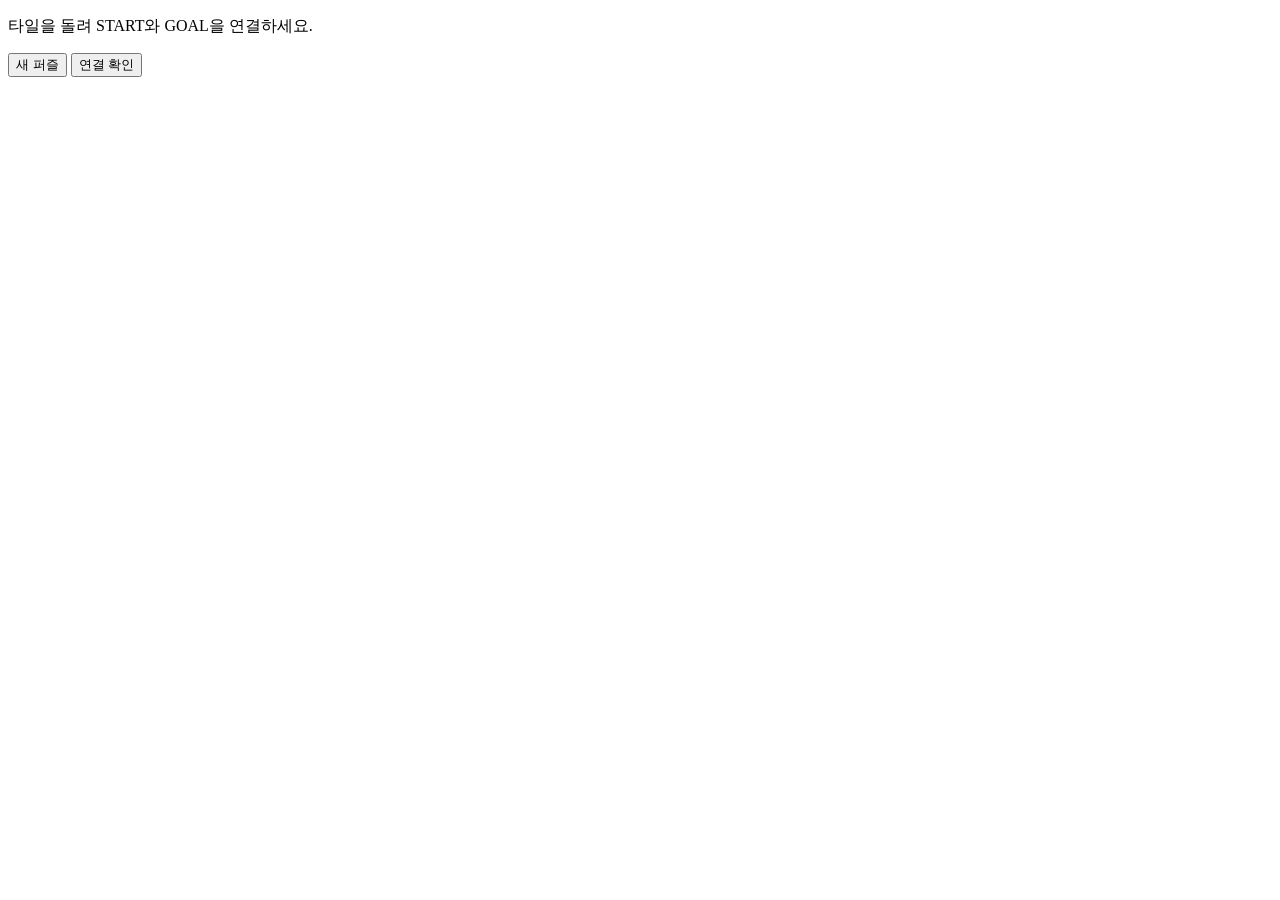
==== index.html @ db1298af "Add game page" ====
﻿<!doctype html>
<html lang="ko">
<head>
  <meta charset="utf-8">
  <meta name="viewport" content="width=device-width, initial-scale=1">
  <title>Pipe Puzzle</title>
  <link rel="stylesheet" href="style.css">
</head>
<body>
  <main class="app">
    <section class="game-shell" aria-label="파이프 퍼즐">
      <div class="status-row">
        <p id="status">타일을 돌려 START와 GOAL을 연결하세요.</p>
      </div>

      <div class="board-wrap">
        <div id="board" class="board" aria-label="4x4 파이프 퍼즐 보드"></div>
      </div>

      <div class="controls">
        <button id="resetBtn" type="button" class="secondary">새 퍼즐</button>
        <button id="checkBtn" type="button">연결 확인</button>
      </div>
    </section>
  </main>

  <div id="winDialog" class="dialog" role="dialog" aria-modal="true" aria-labelledby="winTitle" hidden>
    <div class="dialog-panel">
      <p class="eyebrow">SYSTEM CLEAR</p>
      <h2 id="winTitle">CLEAR</h2>
      <p id="winSummary">START에서 GOAL까지 회로가 연결되었습니다.</p>
      <button id="playAgainBtn" type="button">새 퍼즐 시작</button>
    </div>
  </div>

  <script src="script.js"></script>
</body>
</html>
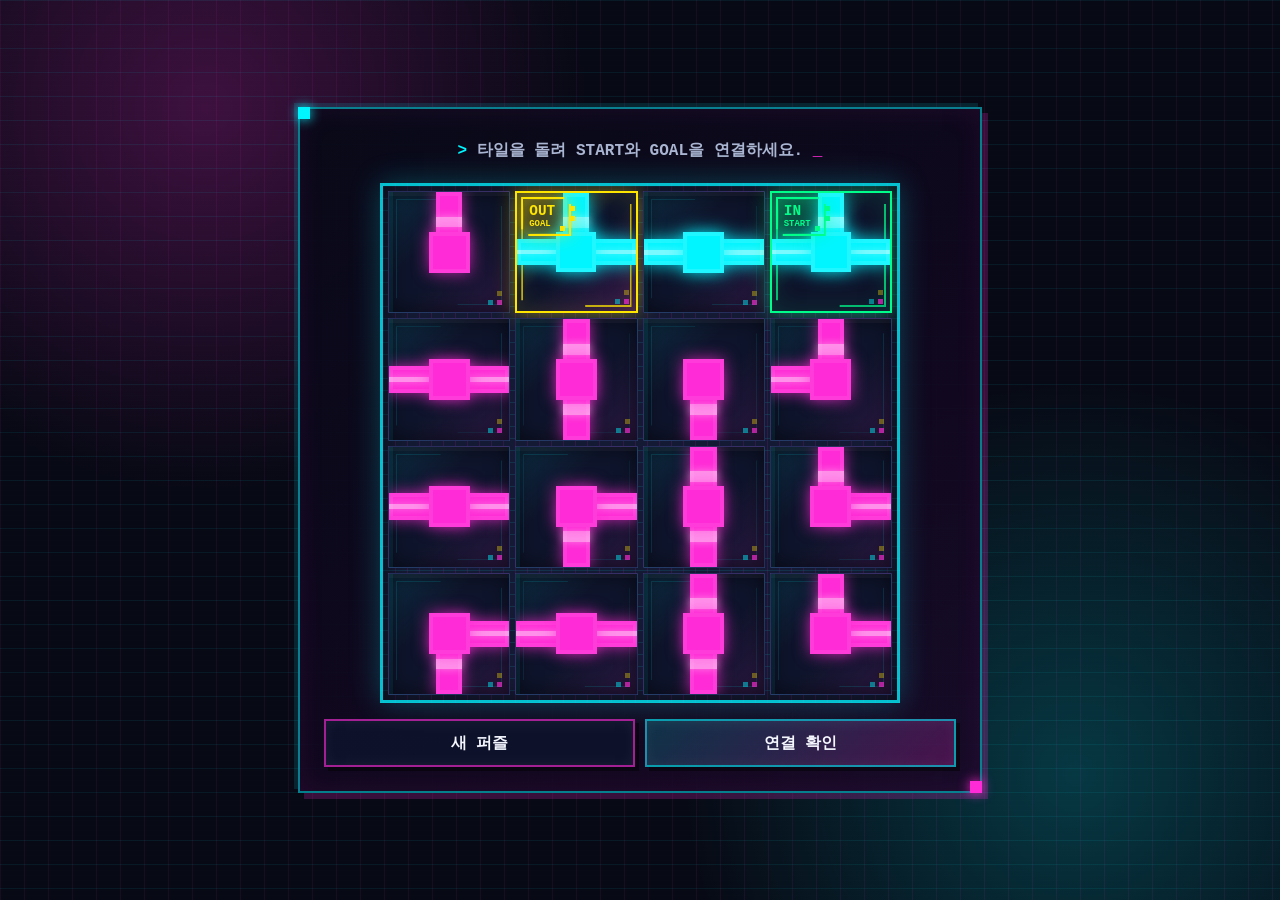
==== commit bd718c36: "Add shared city progression game" ====
--- a/index.html
+++ b/index.html
@@ -29,10 +29,15 @@
       <p class="eyebrow">SYSTEM CLEAR</p>
       <h2 id="winTitle">CLEAR</h2>
       <p id="winSummary">START에서 GOAL까지 회로가 연결되었습니다.</p>
-      <button id="playAgainBtn" type="button">새 퍼즐 시작</button>
+      <div class="dialog-actions">
+        <button id="playAgainBtn" type="button">새 퍼즐 시작</button>
+        <a class="city-link" href="city.html">도시 확인</a>
+      </div>
     </div>
   </div>
 
-  <script src="script.js"></script>
+  <script src="config.js?v=2"></script>
+  <script src="progress-store.js?v=3"></script>
+  <script src="script.js?v=2"></script>
 </body>
-</html>
+</html>
--- a/style.css
+++ b/style.css
@@ -0,0 +1,226 @@
+﻿:root {
+  color-scheme: dark;
+  --ink: #f4f7ff;
+  --muted: #a9b5d1;
+  --grid: #151a34;
+  --tile: #0e142b;
+  --pipe: #ff2bd6;
+  --pipe-glow: rgba(255, 43, 214, 0.72);
+  --flow: #00f5ff;
+  --flow-glow: rgba(0, 245, 255, 0.82);
+  --start: #00ff8a;
+  --goal: #ffe600;
+}
+
+* { box-sizing: border-box; }
+
+body {
+  min-height: 100vh;
+  margin: 0;
+  overflow-x: hidden;
+  color: var(--ink);
+  font-family: "Courier New", "Noto Sans KR", monospace;
+  background:
+    linear-gradient(rgba(0, 245, 255, 0.07) 1px, transparent 1px),
+    linear-gradient(90deg, rgba(255, 43, 214, 0.07) 1px, transparent 1px),
+    radial-gradient(circle at 16% 12%, rgba(255, 43, 214, 0.22), transparent 24rem),
+    radial-gradient(circle at 84% 86%, rgba(0, 245, 255, 0.2), transparent 25rem),
+    #070914;
+  background-size: 24px 24px, 24px 24px, auto, auto, auto;
+}
+
+body::before {
+  content: "";
+  position: fixed;
+  inset: 0;
+  pointer-events: none;
+  background: repeating-linear-gradient(180deg, rgba(255,255,255,.035) 0 1px, transparent 1px 5px);
+  opacity: .25;
+}
+
+button {
+  min-height: 48px;
+  border: 2px solid rgba(0, 245, 255, .55);
+  border-radius: 0;
+  padding: 0 18px;
+  color: var(--ink);
+  background: linear-gradient(135deg, rgba(0,245,255,.18), rgba(255,43,214,.22));
+  font: 800 .98rem "Courier New", "Noto Sans KR", monospace;
+  cursor: pointer;
+  box-shadow: 4px 4px 0 rgba(0,0,0,.45), inset 0 0 14px rgba(255,255,255,.05);
+}
+
+button:active { transform: translate(2px, 2px); box-shadow: 2px 2px 0 rgba(0,0,0,.45); }
+button.secondary { border-color: rgba(255,43,214,.62); background: rgba(14,19,43,.94); }
+
+.app {
+  width: min(760px, 100%);
+  min-height: 100vh;
+  margin: 0 auto;
+  padding: clamp(16px, 5vw, 38px);
+  display: grid;
+  align-content: center;
+}
+
+h2 { margin: 0; font-size: clamp(2.2rem, 12vw, 4rem); color: var(--goal); text-shadow: 4px 0 0 #ff2bd6, 0 0 22px rgba(255,230,0,.75); }
+
+.game-shell {
+  position: relative;
+  border: 2px solid rgba(0,245,255,.5);
+  padding: clamp(14px, 4vw, 24px);
+  background: linear-gradient(145deg, rgba(7,10,23,.95), rgba(25,8,38,.9));
+  box-shadow: 6px 6px 0 rgba(255,43,214,.2), -4px -4px 0 rgba(0,245,255,.12), inset 0 0 28px rgba(255,43,214,.08);
+}
+
+.game-shell::before,
+.game-shell::after {
+  content: "";
+  position: absolute;
+  width: 12px;
+  height: 12px;
+  background: var(--flow);
+  box-shadow: 0 0 12px var(--flow);
+}
+.game-shell::before { left: -2px; top: -2px; }
+.game-shell::after { right: -2px; bottom: -2px; background: var(--pipe); box-shadow: 0 0 12px var(--pipe); }
+
+.status-row { min-height: 34px; margin-bottom: 16px; display: grid; align-items: center; }
+.status-row p { margin: 0; color: var(--muted); font-weight: 900; text-align: center; text-transform: uppercase; }
+.status-row p::before { content: "> "; color: var(--flow); }
+.status-row p::after { content: " _"; color: var(--pipe); animation: cursorBlink 800ms steps(1) infinite; }
+
+.board-wrap { width: min(100%, 520px); margin: 0 auto; }
+
+.board {
+  display: grid;
+  grid-template-columns: repeat(4, 1fr);
+  aspect-ratio: 1;
+  border: 3px solid rgba(0,245,255,.76);
+  border-radius: 0;
+  overflow: hidden;
+  background:
+    linear-gradient(rgba(0,245,255,.11) 1px, transparent 1px),
+    linear-gradient(90deg, rgba(255,43,214,.1) 1px, transparent 1px),
+    var(--grid);
+  background-size: 12px 12px;
+  gap: 5px;
+  padding: 5px;
+  touch-action: manipulation;
+  box-shadow: 0 0 28px rgba(0,245,255,.25), inset 0 0 28px rgba(0,0,0,.62);
+}
+
+.tile {
+  position: relative;
+  width: 100%;
+  aspect-ratio: 1;
+  min-height: 0;
+  border: 1px solid rgba(118,134,255,.22);
+  border-radius: 0;
+  padding: 0;
+  overflow: hidden;
+  background:
+    linear-gradient(135deg, rgba(0,245,255,.1), transparent 38%),
+    linear-gradient(315deg, rgba(255,43,214,.12), transparent 45%),
+    var(--tile);
+  box-shadow: inset 4px 0 0 rgba(0,245,255,.07), inset 0 4px 0 rgba(255,255,255,.035), inset 0 0 20px rgba(0,0,0,.58);
+  transform: none;
+}
+
+.tile::before {
+  content: "";
+  position: absolute;
+  inset: 7px;
+  border: 1px solid rgba(0,245,255,.12);
+  clip-path: polygon(0 0, 42% 0, 42% 7px, 100% 7px, 100% 100%, 58% 100%, 58% calc(100% - 7px), 0 calc(100% - 7px));
+}
+
+.tile::after {
+  content: "";
+  position: absolute;
+  right: 7px;
+  bottom: 7px;
+  width: 5px;
+  height: 5px;
+  background: rgba(255,43,214,.65);
+  box-shadow: -9px 0 0 rgba(0,245,255,.45), 0 -9px 0 rgba(255,230,0,.35);
+}
+
+.tile:focus-visible { outline: 3px solid var(--goal); outline-offset: -3px; z-index: 4; }
+.pipe { position: absolute; inset: 0; }
+.segment { position: absolute; background: var(--pipe); box-shadow: 0 0 15px var(--pipe-glow), inset 0 0 0 4px rgba(255,255,255,.08); }
+.segment::after { content: ""; position: absolute; inset: 41% 0; background: rgba(255,255,255,.48); box-shadow: 0 0 8px rgba(255,255,255,.4); }
+.segment.up, .segment.down { left: 39%; width: 22%; height: 50%; }
+.segment.up { top: 0; }
+.segment.down { bottom: 0; }
+.segment.left, .segment.right { top: 39%; width: 50%; height: 22%; }
+.segment.left { left: 0; }
+.segment.right { right: 0; }
+.core { position: absolute; left: 33%; top: 33%; width: 34%; height: 34%; border-radius: 0; background: var(--pipe); box-shadow: 0 0 16px var(--pipe-glow), inset 0 0 0 4px rgba(255,255,255,.08); }
+.tile.connected .segment, .tile.connected .core { background: var(--flow); box-shadow: 0 0 18px var(--flow-glow), inset 0 0 0 4px rgba(255,255,255,.12); }
+
+.tile.start, .tile.end { border-width: 2px; isolation: isolate; }
+.tile.start { border-color: var(--start); background: linear-gradient(135deg, rgba(0,255,138,.25), transparent 45%), var(--tile); box-shadow: 0 0 20px rgba(0,255,138,.46), inset 0 0 24px rgba(0,255,138,.13); }
+.tile.end { border-color: var(--goal); background: linear-gradient(135deg, rgba(255,230,0,.23), transparent 45%), linear-gradient(315deg, rgba(255,43,214,.18), transparent 48%), var(--tile); box-shadow: 0 0 20px rgba(255,230,0,.42), inset 0 0 24px rgba(255,230,0,.12); }
+.tile.start::before, .tile.end::before { inset: 4px; border-width: 2px; }
+.tile.start::before { border-color: rgba(0,255,138,.7); }
+.tile.end::before { border-color: rgba(255,230,0,.72); }
+
+.marker {
+  position: absolute;
+  left: 7px;
+  top: 7px;
+  z-index: 5;
+  display: grid;
+  gap: 2px;
+  min-width: 44px;
+  padding: 4px 5px;
+  border: 0;
+  font-weight: 900;
+  line-height: 1;
+  text-align: left;
+  text-transform: uppercase;
+}
+
+.marker::before { content: ""; position: absolute; inset: -3px; border: 2px solid currentColor; clip-path: polygon(0 0, calc(100% - 7px) 0, calc(100% - 7px) 7px, 100% 7px, 100% 100%, 7px 100%, 7px calc(100% - 7px), 0 calc(100% - 7px)); }
+.marker::after { content: ""; position: absolute; right: -7px; top: 6px; width: 5px; height: 5px; background: currentColor; box-shadow: 0 10px 0 currentColor, -10px 20px 0 currentColor; }
+.marker-code { font-size: clamp(.68rem, 2.6vw, .9rem); }
+.marker-label { font-size: clamp(.42rem, 1.6vw, .56rem); }
+.tile.start .marker { color: var(--start); background: rgba(0,255,138,.14); box-shadow: 0 0 18px rgba(0,255,138,.72), inset 0 0 14px rgba(0,255,138,.12); }
+.tile.end .marker { color: var(--goal); background: rgba(255,230,0,.14); box-shadow: 0 0 18px rgba(255,230,0,.7), inset 0 0 14px rgba(255,230,0,.12); }
+.tile.start.connected .marker { animation: pulseStart 850ms steps(2, end) infinite; }
+.tile.end.connected .marker { animation: pulseGoal 650ms steps(2, end) infinite; }
+
+.controls { display: grid; grid-template-columns: repeat(2, 1fr); gap: 10px; margin-top: 16px; }
+
+.dialog { position: fixed; inset: 0; z-index: 20; display: grid; place-items: center; padding: 20px; background: rgba(2,4,12,.82); backdrop-filter: blur(5px); }
+.dialog[hidden] { display: none; }
+.dialog-panel { width: min(390px, 100%); border: 3px solid rgba(255,230,0,.65); border-radius: 0; padding: 28px; background: linear-gradient(145deg, rgba(10,15,31,.98), rgba(32,8,42,.98)); box-shadow: 7px 7px 0 rgba(255,43,214,.3), -5px -5px 0 rgba(0,245,255,.18), inset 0 0 28px rgba(255,43,214,.13); text-align: center; }
+.eyebrow { margin: 0 0 8px; color: var(--flow); font-size: .76rem; font-weight: 900; letter-spacing: 0; text-transform: uppercase; }
+.dialog-panel p:not(.eyebrow) { color: var(--muted); line-height: 1.55; }
+.dialog-actions { display: grid; grid-template-columns: 1fr 1fr; gap: 10px; }
+.city-link {
+  min-height: 48px;
+  display: grid;
+  place-items: center;
+  border: 2px solid rgba(217,255,63,.72);
+  padding: 0 18px;
+  color: #d9ff3f;
+  background: rgba(7,16,29,.94);
+  box-shadow: 4px 4px 0 rgba(0,0,0,.45), inset 0 0 14px rgba(217,255,63,.06);
+  font-weight: 900;
+  text-decoration: none;
+}
+
+@keyframes cursorBlink { 50% { opacity: 0; } }
+@keyframes pulseStart { 50% { box-shadow: 0 0 30px rgba(0,255,138,.95), inset 0 0 18px rgba(0,255,138,.24); } }
+@keyframes pulseGoal { 50% { box-shadow: 0 0 30px rgba(255,230,0,.95), inset 0 0 18px rgba(255,230,0,.24); } }
+
+@media (max-width: 560px) {
+  .app { align-content: start; }
+  .status-row p { text-align: left; font-size: .84rem; }
+  .controls { grid-template-columns: 1fr; }
+  .board { gap: 4px; padding: 4px; }
+  .marker { min-width: 33px; padding: 3px 4px; }
+  .marker-label { display: none; }
+  .dialog-actions { grid-template-columns: 1fr; }
+}
